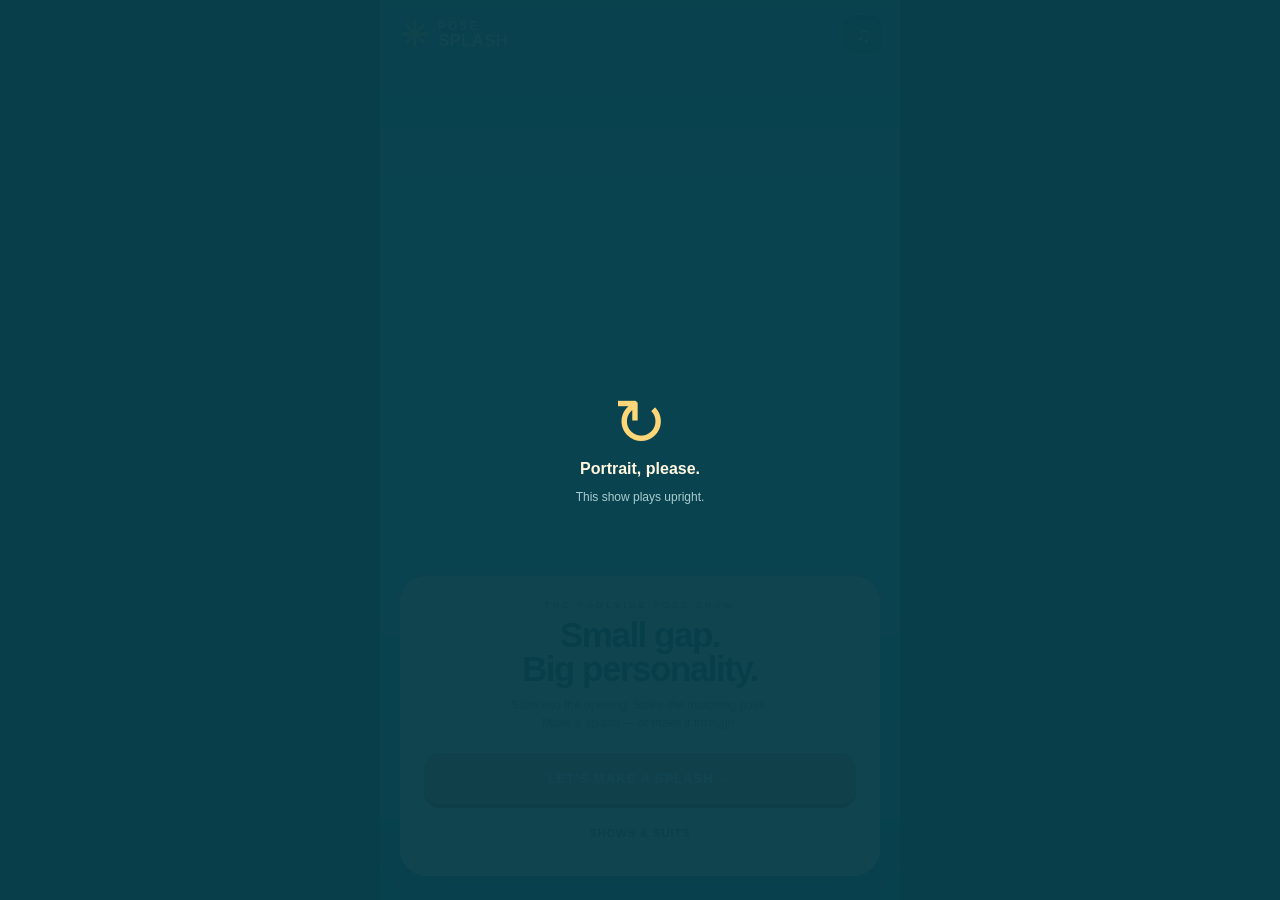
==== index-source.html @ 2c921c22 "Publish POSE SPLASH: poolside pose show" ====
<!doctype html><html lang="en"><head><meta charset="utf-8"><meta name="viewport" content="width=device-width,initial-scale=1,maximum-scale=1,viewport-fit=cover"><meta name="theme-color" content="#073e4a"><title>POSE SPLASH · The poolside pose show</title><link rel="stylesheet" href="style.css"></head><body><main id="game"><canvas id="world" aria-label="Three dimensional poolside pose stage"></canvas><div id="vignette"></div><header><div class="brand"><span class="brandmark">✳</span><div>POSE<br><strong>SPLASH</strong></div></div><div class="toptools"><button id="sound" class="icon" aria-label="Toggle sound">♫</button><button id="pause" class="icon" aria-label="Pause">Ⅱ</button></div></header><div id="hud" hidden><div class="progress"><span id="showName"></span><b id="counter"></b></div><div class="track"><i id="progress"></i></div><div class="hudrow"><span id="hearts"></span><span id="score">0</span></div></div><div id="feedback" aria-live="polite"></div><div id="target" hidden></div><div id="controls" hidden><div class="dragcue">↔ <span>SLIDE TO THE OPENING</span></div><div id="poses"></div></div><section id="panel"></section><div id="rotate"><span>↻</span><strong>Portrait, please.</strong><p>This show plays upright.</p></div><div id="boot">Setting the stage…</div></main><script src="vendor/three.min.js"></script><script type="module" src="app.mjs"></script></body></html>
---- style.css ----
*{box-sizing:border-box;-webkit-tap-highlight-color:transparent}html,body{margin:0;width:100%;height:100%;overflow:hidden;background:#073e4a;color:#fff7df;font-family:Arial,Helvetica,sans-serif}button{font:inherit;cursor:pointer;touch-action:manipulation;border:0}button:focus-visible{outline:3px solid #ffe489;outline-offset:3px}button:disabled{opacity:.45;cursor:default}#game{position:relative;margin:auto;height:100%;height:100dvh;width:min(100%,520px);overflow:hidden;background:#68cde0;isolation:isolate}#world{display:block;width:100%;height:100%;touch-action:none}#vignette{position:absolute;inset:0;pointer-events:none;background:linear-gradient(#073e4a66,transparent 22%,transparent 70%,#073e4a66)}header{position:absolute;top:max(14px,env(safe-area-inset-top));left:20px;right:16px;display:flex;justify-content:space-between;align-items:center;pointer-events:none}.brand{display:flex;align-items:center;gap:8px;font-size:12px;line-height:.97;letter-spacing:2px;font-weight:800;text-shadow:0 2px 10px #073e4a66}.brand strong{font-size:17px;letter-spacing:.2px}.brandmark{font-size:34px;color:#ffdf80}.toptools{display:flex;gap:7px;pointer-events:auto}.icon{width:42px;height:42px;border:1px solid #ffffff70;border-radius:14px;background:#073e4a6b;backdrop-filter:blur(8px);color:#fff8e7;font-size:21px}.icon:active{transform:scale(.92)}#hud{position:absolute;left:22px;right:22px;top:78px;pointer-events:none}.progress{display:flex;justify-content:space-between;font-size:11px;letter-spacing:1.4px;font-weight:800;text-transform:uppercase}.track{height:5px;background:#174e5e40;border-radius:6px;margin-top:9px;overflow:hidden}.track i{display:block;height:100%;background:#fff1aa;transition:width .3s}.hudrow{display:flex;justify-content:space-between;margin-top:10px;font-size:22px;font-weight:800;text-shadow:0 2px 6px #16495870}#hearts{color:#ffedb0;letter-spacing:5px}#score{font-variant-numeric:tabular-nums}#feedback{position:absolute;top:24%;left:0;right:0;text-align:center;font-size:32px;font-weight:900;letter-spacing:-1px;color:#fff5b3;text-shadow:0 3px 0 #246374,0 7px 20px #073e4a55;pointer-events:none;opacity:0;transform:scale(.7);transition:opacity .2s,transform .2s}#feedback.on{opacity:1;transform:scale(1)}#feedback small{display:block;font-size:13px;letter-spacing:2px;margin-top:6px}#target{position:absolute;top:155px;left:50%;transform:translateX(-50%);padding:7px 12px;background:#073e4aab;border:1px solid #ffffff55;border-radius:30px;font-size:11px;letter-spacing:1px;pointer-events:none}#controls{position:absolute;bottom:max(18px,env(safe-area-inset-bottom));left:20px;right:20px}.dragcue{text-align:center;font-size:25px;margin-bottom:12px;color:#fff3c5;pointer-events:none}.dragcue span{font-size:10px;letter-spacing:2px;vertical-align:middle;font-weight:800}#poses{display:flex;gap:10px}#poses button{height:76px;flex:1;background:#fff7e8eb;border-radius:20px;color:#1e5863;box-shadow:0 5px 0 #a4c7bc,0 7px 20px #0d4e6144;display:flex;flex-direction:column;align-items:center;justify-content:center;gap:3px;border:2px solid transparent;transition:transform .12s,background .12s}#poses button.active{background:#ffe086;border-color:#fff1bc;transform:translateY(-4px);box-shadow:0 5px 0 #bc823c,0 8px 25px #fcac4560}#poses svg{width:36px;height:37px;stroke:currentColor;stroke-width:4.5;stroke-linecap:round;fill:none}#poses span{font-size:9px;letter-spacing:2px;font-weight:900}#panel{position:absolute;inset:0;pointer-events:none;display:flex;align-items:flex-end;justify-content:center;padding:22px 20px max(24px,env(safe-area-inset-bottom))}#panel:empty{display:none}.sheet{pointer-events:auto;width:100%;border-radius:27px;background:#fff7e9;color:#184952;padding:23px 23px 20px;box-shadow:0 14px 55px #073e4a44;border:1px solid #ffffffa0;text-align:center;max-height:70%;overflow:auto}.eyebrow{font-size:9px;letter-spacing:3px;font-weight:900;color:#a27a4f;margin:0 0 8px}h1{font-size:35px;letter-spacing:-1.5px;line-height:.97;margin:0 0 10px}h2{margin:0 0 10px;font-size:29px;letter-spacing:-1px}.sheet p{font-size:12px;line-height:1.5;color:#6c8583;margin:9px 0 15px}.primary{min-height:51px;width:100%;border-radius:15px;background:#ff854d;color:#fff;font-weight:900;letter-spacing:1px;box-shadow:0 4px 0 #ce5e32;margin-top:6px}.primary:active{transform:translateY(3px);box-shadow:0 1px 0 #ce5e32}.secondary{background:transparent;color:#557b7f;min-height:44px;font-size:11px;font-weight:800;letter-spacing:1px}.row{display:flex;gap:9px;justify-content:center;margin-top:7px}.shows{display:grid;grid-template-columns:repeat(3,1fr);gap:9px;margin:15px 0}.show{background:#e4eeea;border-radius:13px;padding:12px 5px;color:#275f69}.show b{display:block;font-size:21px}.show small{display:block;font-size:8px;line-height:1.2;margin:5px 0}.show em{font-style:normal;color:#d48931;font-size:12px}.swatches{display:flex;justify-content:center;gap:9px;margin:13px 0}.swatches button{width:33px;height:33px;border-radius:50%;border:3px solid #fff;box-shadow:0 0 0 1px #bfd0ca}.swatches button.chosen{box-shadow:0 0 0 3px #275e66}.medals{font-size:37px;color:#edae38;letter-spacing:7px;margin:4px 0 9px}#rotate{display:none;position:absolute;inset:0;background:#073e4af5;align-items:center;justify-content:center;flex-direction:column;z-index:10}#rotate span{font-size:65px;color:#ffd779}#rotate p{font-size:12px;color:#a9cccf}#boot{position:absolute;inset:0;display:grid;place-items:center;background:#073e4a;z-index:15;font-size:14px}#boot:empty{display:none}[hidden]{display:none!important}@media(orientation:landscape){#rotate{display:flex}}@media(max-height:700px){#panel{padding-bottom:15px}.sheet{padding:16px 20px}h1{font-size:30px}#poses button{height:63px}#target{top:139px}#controls{bottom:12px}.dragcue{margin-bottom:6px}header{top:10px}#hud{top:65px}}
.primary{font-size:13px;white-space:nowrap}
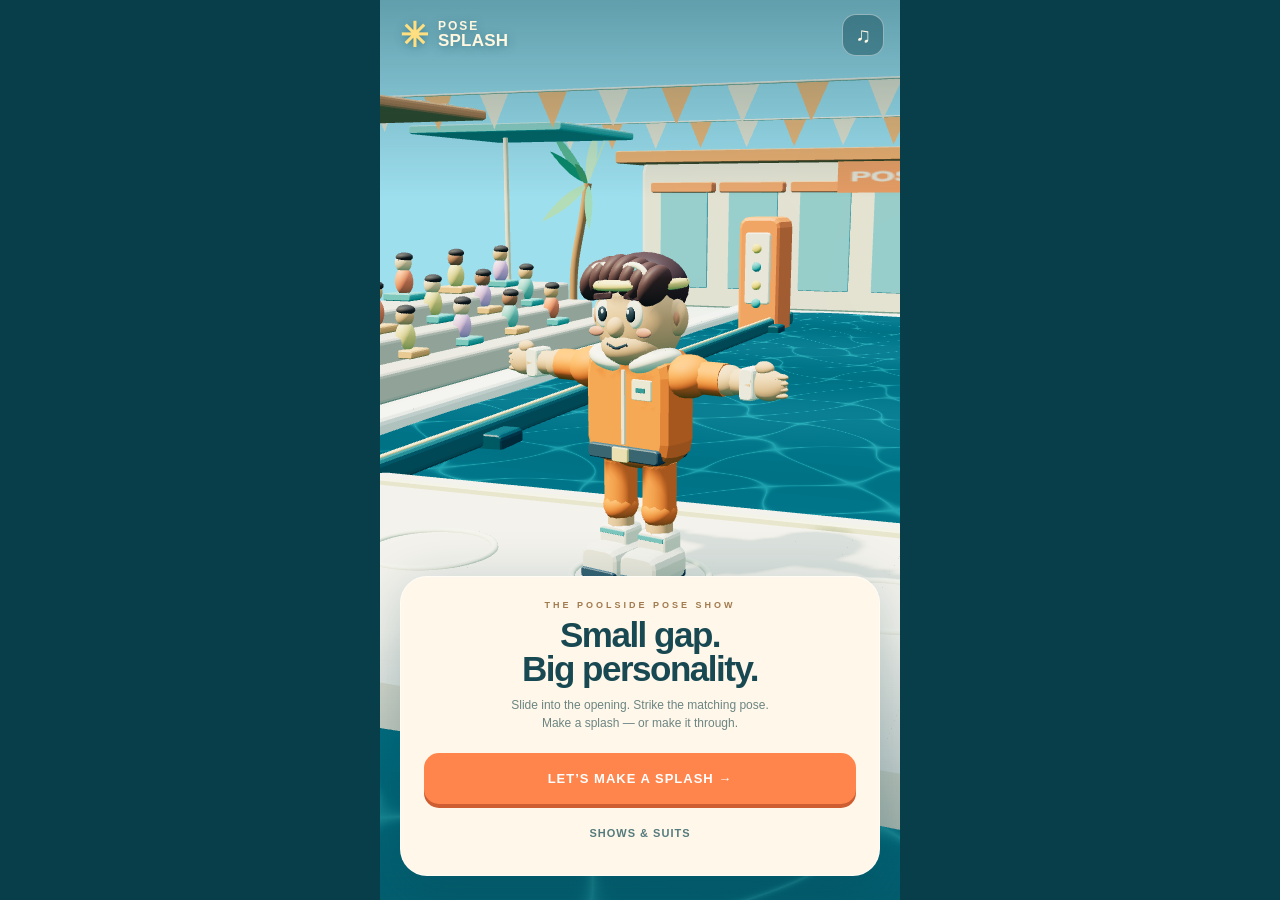
==== commit 1311aac8: "Publish POSE SPLASH: poolside pose show" ====
--- a/index-source.html
+++ b/index-source.html
@@ -1 +1 @@
-<!doctype html><html lang="en"><head><meta charset="utf-8"><meta name="viewport" content="width=device-width,initial-scale=1,maximum-scale=1,viewport-fit=cover"><meta name="theme-color" content="#073e4a"><title>POSE SPLASH · The poolside pose show</title><link rel="stylesheet" href="style.css"></head><body><main id="game"><canvas id="world" aria-label="Three dimensional poolside pose stage"></canvas><div id="vignette"></div><header><div class="brand"><span class="brandmark">✳</span><div>POSE<br><strong>SPLASH</strong></div></div><div class="toptools"><button id="sound" class="icon" aria-label="Toggle sound">♫</button><button id="pause" class="icon" aria-label="Pause">Ⅱ</button></div></header><div id="hud" hidden><div class="progress"><span id="showName"></span><b id="counter"></b></div><div class="track"><i id="progress"></i></div><div class="hudrow"><span id="hearts"></span><span id="score">0</span></div></div><div id="feedback" aria-live="polite"></div><div id="target" hidden></div><div id="controls" hidden><div class="dragcue">↔ <span>SLIDE TO THE OPENING</span></div><div id="poses"></div></div><section id="panel"></section><div id="rotate"><span>↻</span><strong>Portrait, please.</strong><p>This show plays upright.</p></div><div id="boot">Setting the stage…</div></main><script src="vendor/three.min.js"></script><script type="module" src="app.mjs"></script></body></html>
+<!doctype html><html lang="en"><head><meta charset="utf-8"><meta name="viewport" content="width=device-width,initial-scale=1,maximum-scale=1,viewport-fit=cover"><meta name="theme-color" content="#073e4a"><title>POSE SPLASH · The poolside pose show</title><link rel="stylesheet" href="style.css"></head><body><main id="game"><canvas id="world" aria-label="Three dimensional poolside pose stage"></canvas><div id="vignette"></div><header><div class="brand"><span class="brandmark">✳</span><div>POSE<br><strong>SPLASH</strong></div></div><div class="toptools"><button id="sound" class="icon" aria-label="Toggle sound">♫</button><button id="pause" class="icon" aria-label="Pause">Ⅱ</button></div></header><div id="hud" hidden><div class="progress"><span id="showName"></span><b id="counter"></b></div><div class="track"><i id="progress"></i></div><div class="hudrow"><span id="hearts"></span><span id="score">0</span></div></div><div id="feedback" aria-live="polite"></div><div id="target" hidden></div><div id="controls" hidden><div class="dragcue">↔ <span>SLIDE TO THE OPENING</span></div><div id="poses"></div></div><section id="panel"></section><div id="boot">Setting the stage…</div></main><script src="vendor/three.min.js"></script><script type="module" src="app.mjs"></script></body></html>
--- a/style.css
+++ b/style.css
@@ -1,2 +1,2 @@
-*{box-sizing:border-box;-webkit-tap-highlight-color:transparent}html,body{margin:0;width:100%;height:100%;overflow:hidden;background:#073e4a;color:#fff7df;font-family:Arial,Helvetica,sans-serif}button{font:inherit;cursor:pointer;touch-action:manipulation;border:0}button:focus-visible{outline:3px solid #ffe489;outline-offset:3px}button:disabled{opacity:.45;cursor:default}#game{position:relative;margin:auto;height:100%;height:100dvh;width:min(100%,520px);overflow:hidden;background:#68cde0;isolation:isolate}#world{display:block;width:100%;height:100%;touch-action:none}#vignette{position:absolute;inset:0;pointer-events:none;background:linear-gradient(#073e4a66,transparent 22%,transparent 70%,#073e4a66)}header{position:absolute;top:max(14px,env(safe-area-inset-top));left:20px;right:16px;display:flex;justify-content:space-between;align-items:center;pointer-events:none}.brand{display:flex;align-items:center;gap:8px;font-size:12px;line-height:.97;letter-spacing:2px;font-weight:800;text-shadow:0 2px 10px #073e4a66}.brand strong{font-size:17px;letter-spacing:.2px}.brandmark{font-size:34px;color:#ffdf80}.toptools{display:flex;gap:7px;pointer-events:auto}.icon{width:42px;height:42px;border:1px solid #ffffff70;border-radius:14px;background:#073e4a6b;backdrop-filter:blur(8px);color:#fff8e7;font-size:21px}.icon:active{transform:scale(.92)}#hud{position:absolute;left:22px;right:22px;top:78px;pointer-events:none}.progress{display:flex;justify-content:space-between;font-size:11px;letter-spacing:1.4px;font-weight:800;text-transform:uppercase}.track{height:5px;background:#174e5e40;border-radius:6px;margin-top:9px;overflow:hidden}.track i{display:block;height:100%;background:#fff1aa;transition:width .3s}.hudrow{display:flex;justify-content:space-between;margin-top:10px;font-size:22px;font-weight:800;text-shadow:0 2px 6px #16495870}#hearts{color:#ffedb0;letter-spacing:5px}#score{font-variant-numeric:tabular-nums}#feedback{position:absolute;top:24%;left:0;right:0;text-align:center;font-size:32px;font-weight:900;letter-spacing:-1px;color:#fff5b3;text-shadow:0 3px 0 #246374,0 7px 20px #073e4a55;pointer-events:none;opacity:0;transform:scale(.7);transition:opacity .2s,transform .2s}#feedback.on{opacity:1;transform:scale(1)}#feedback small{display:block;font-size:13px;letter-spacing:2px;margin-top:6px}#target{position:absolute;top:155px;left:50%;transform:translateX(-50%);padding:7px 12px;background:#073e4aab;border:1px solid #ffffff55;border-radius:30px;font-size:11px;letter-spacing:1px;pointer-events:none}#controls{position:absolute;bottom:max(18px,env(safe-area-inset-bottom));left:20px;right:20px}.dragcue{text-align:center;font-size:25px;margin-bottom:12px;color:#fff3c5;pointer-events:none}.dragcue span{font-size:10px;letter-spacing:2px;vertical-align:middle;font-weight:800}#poses{display:flex;gap:10px}#poses button{height:76px;flex:1;background:#fff7e8eb;border-radius:20px;color:#1e5863;box-shadow:0 5px 0 #a4c7bc,0 7px 20px #0d4e6144;display:flex;flex-direction:column;align-items:center;justify-content:center;gap:3px;border:2px solid transparent;transition:transform .12s,background .12s}#poses button.active{background:#ffe086;border-color:#fff1bc;transform:translateY(-4px);box-shadow:0 5px 0 #bc823c,0 8px 25px #fcac4560}#poses svg{width:36px;height:37px;stroke:currentColor;stroke-width:4.5;stroke-linecap:round;fill:none}#poses span{font-size:9px;letter-spacing:2px;font-weight:900}#panel{position:absolute;inset:0;pointer-events:none;display:flex;align-items:flex-end;justify-content:center;padding:22px 20px max(24px,env(safe-area-inset-bottom))}#panel:empty{display:none}.sheet{pointer-events:auto;width:100%;border-radius:27px;background:#fff7e9;color:#184952;padding:23px 23px 20px;box-shadow:0 14px 55px #073e4a44;border:1px solid #ffffffa0;text-align:center;max-height:70%;overflow:auto}.eyebrow{font-size:9px;letter-spacing:3px;font-weight:900;color:#a27a4f;margin:0 0 8px}h1{font-size:35px;letter-spacing:-1.5px;line-height:.97;margin:0 0 10px}h2{margin:0 0 10px;font-size:29px;letter-spacing:-1px}.sheet p{font-size:12px;line-height:1.5;color:#6c8583;margin:9px 0 15px}.primary{min-height:51px;width:100%;border-radius:15px;background:#ff854d;color:#fff;font-weight:900;letter-spacing:1px;box-shadow:0 4px 0 #ce5e32;margin-top:6px}.primary:active{transform:translateY(3px);box-shadow:0 1px 0 #ce5e32}.secondary{background:transparent;color:#557b7f;min-height:44px;font-size:11px;font-weight:800;letter-spacing:1px}.row{display:flex;gap:9px;justify-content:center;margin-top:7px}.shows{display:grid;grid-template-columns:repeat(3,1fr);gap:9px;margin:15px 0}.show{background:#e4eeea;border-radius:13px;padding:12px 5px;color:#275f69}.show b{display:block;font-size:21px}.show small{display:block;font-size:8px;line-height:1.2;margin:5px 0}.show em{font-style:normal;color:#d48931;font-size:12px}.swatches{display:flex;justify-content:center;gap:9px;margin:13px 0}.swatches button{width:33px;height:33px;border-radius:50%;border:3px solid #fff;box-shadow:0 0 0 1px #bfd0ca}.swatches button.chosen{box-shadow:0 0 0 3px #275e66}.medals{font-size:37px;color:#edae38;letter-spacing:7px;margin:4px 0 9px}#rotate{display:none;position:absolute;inset:0;background:#073e4af5;align-items:center;justify-content:center;flex-direction:column;z-index:10}#rotate span{font-size:65px;color:#ffd779}#rotate p{font-size:12px;color:#a9cccf}#boot{position:absolute;inset:0;display:grid;place-items:center;background:#073e4a;z-index:15;font-size:14px}#boot:empty{display:none}[hidden]{display:none!important}@media(orientation:landscape){#rotate{display:flex}}@media(max-height:700px){#panel{padding-bottom:15px}.sheet{padding:16px 20px}h1{font-size:30px}#poses button{height:63px}#target{top:139px}#controls{bottom:12px}.dragcue{margin-bottom:6px}header{top:10px}#hud{top:65px}}
+*{box-sizing:border-box;-webkit-tap-highlight-color:transparent}html,body{margin:0;width:100%;height:100%;overflow:hidden;background:#073e4a;color:#fff7df;font-family:Arial,Helvetica,sans-serif}button{font:inherit;cursor:pointer;touch-action:manipulation;border:0}button:focus-visible{outline:3px solid #ffe489;outline-offset:3px}button:disabled{opacity:.45;cursor:default}#game{position:relative;margin:auto;height:100%;height:100dvh;width:min(100%,520px,70dvh);overflow:hidden;background:#68cde0;isolation:isolate}#world{display:block;width:100%;height:100%;touch-action:none}#vignette{position:absolute;inset:0;pointer-events:none;background:linear-gradient(#073e4a66,transparent 22%,transparent 70%,#073e4a66)}header{position:absolute;top:max(14px,env(safe-area-inset-top));left:20px;right:16px;display:flex;justify-content:space-between;align-items:center;pointer-events:none}.brand{display:flex;align-items:center;gap:8px;font-size:12px;line-height:.97;letter-spacing:2px;font-weight:800;text-shadow:0 2px 10px #073e4a66}.brand strong{font-size:17px;letter-spacing:.2px}.brandmark{font-size:34px;color:#ffdf80}.toptools{display:flex;gap:7px;pointer-events:auto}.icon{width:42px;height:42px;border:1px solid #ffffff70;border-radius:14px;background:#073e4a6b;backdrop-filter:blur(8px);color:#fff8e7;font-size:21px}.icon:active{transform:scale(.92)}#hud{position:absolute;left:22px;right:22px;top:78px;pointer-events:none}.progress{display:flex;justify-content:space-between;font-size:11px;letter-spacing:1.4px;font-weight:800;text-transform:uppercase}.track{height:5px;background:#174e5e40;border-radius:6px;margin-top:9px;overflow:hidden}.track i{display:block;height:100%;background:#fff1aa;transition:width .3s}.hudrow{display:flex;justify-content:space-between;margin-top:10px;font-size:22px;font-weight:800;text-shadow:0 2px 6px #16495870}#hearts{color:#ffedb0;letter-spacing:5px}#score{font-variant-numeric:tabular-nums}#feedback{position:absolute;top:24%;left:0;right:0;text-align:center;font-size:32px;font-weight:900;letter-spacing:-1px;color:#fff5b3;text-shadow:0 3px 0 #246374,0 7px 20px #073e4a55;pointer-events:none;opacity:0;transform:scale(.7);transition:opacity .2s,transform .2s}#feedback.on{opacity:1;transform:scale(1)}#feedback small{display:block;font-size:13px;letter-spacing:2px;margin-top:6px}#target{position:absolute;top:155px;left:50%;transform:translateX(-50%);padding:7px 12px;background:#073e4aab;border:1px solid #ffffff55;border-radius:30px;font-size:11px;letter-spacing:1px;pointer-events:none}#controls{position:absolute;bottom:max(18px,env(safe-area-inset-bottom));left:20px;right:20px}.dragcue{text-align:center;font-size:25px;margin-bottom:12px;color:#fff3c5;pointer-events:none}.dragcue span{font-size:10px;letter-spacing:2px;vertical-align:middle;font-weight:800}#poses{display:flex;gap:10px}#poses button{height:76px;flex:1;background:#fff7e8eb;border-radius:20px;color:#1e5863;box-shadow:0 5px 0 #a4c7bc,0 7px 20px #0d4e6144;display:flex;flex-direction:column;align-items:center;justify-content:center;gap:3px;border:2px solid transparent;transition:transform .12s,background .12s}#poses button.active{background:#ffe086;border-color:#fff1bc;transform:translateY(-4px);box-shadow:0 5px 0 #bc823c,0 8px 25px #fcac4560}#poses svg{width:36px;height:37px;stroke:currentColor;stroke-width:4.5;stroke-linecap:round;fill:none}#poses span{font-size:9px;letter-spacing:2px;font-weight:900}#panel{position:absolute;inset:0;pointer-events:none;display:flex;align-items:flex-end;justify-content:center;padding:22px 20px max(24px,env(safe-area-inset-bottom))}#panel:empty{display:none}.sheet{pointer-events:auto;width:100%;border-radius:27px;background:#fff7e9;color:#184952;padding:23px 23px 20px;box-shadow:0 14px 55px #073e4a44;border:1px solid #ffffffa0;text-align:center;max-height:70%;overflow:auto}.eyebrow{font-size:9px;letter-spacing:3px;font-weight:900;color:#a27a4f;margin:0 0 8px}h1{font-size:35px;letter-spacing:-1.5px;line-height:.97;margin:0 0 10px}h2{margin:0 0 10px;font-size:29px;letter-spacing:-1px}.sheet p{font-size:12px;line-height:1.5;color:#6c8583;margin:9px 0 15px}.primary{min-height:51px;width:100%;border-radius:15px;background:#ff854d;color:#fff;font-weight:900;letter-spacing:1px;box-shadow:0 4px 0 #ce5e32;margin-top:6px}.primary:active{transform:translateY(3px);box-shadow:0 1px 0 #ce5e32}.secondary{background:transparent;color:#557b7f;min-height:44px;font-size:11px;font-weight:800;letter-spacing:1px}.row{display:flex;gap:9px;justify-content:center;margin-top:7px}.shows{display:grid;grid-template-columns:repeat(3,1fr);gap:9px;margin:15px 0}.show{background:#e4eeea;border-radius:13px;padding:12px 5px;color:#275f69}.show b{display:block;font-size:21px}.show small{display:block;font-size:8px;line-height:1.2;margin:5px 0}.show em{font-style:normal;color:#d48931;font-size:12px}.swatches{display:flex;justify-content:center;gap:9px;margin:13px 0}.swatches button{width:33px;height:33px;border-radius:50%;border:3px solid #fff;box-shadow:0 0 0 1px #bfd0ca}.swatches button.chosen{box-shadow:0 0 0 3px #275e66}.medals{font-size:37px;color:#edae38;letter-spacing:7px;margin:4px 0 9px}#rotate{display:none;position:absolute;inset:0;background:#073e4af5;align-items:center;justify-content:center;flex-direction:column;z-index:10}#rotate span{font-size:65px;color:#ffd779}#rotate p{font-size:12px;color:#a9cccf}#boot{position:absolute;inset:0;display:grid;place-items:center;background:#073e4a;z-index:15;font-size:14px}#boot:empty{display:none}[hidden]{display:none!important}@media(max-height:700px){#panel{padding-bottom:15px}.sheet{padding:16px 20px}h1{font-size:30px}#poses button{height:63px}#target{top:139px}#controls{bottom:12px}.dragcue{margin-bottom:6px}header{top:10px}#hud{top:65px}}
 .primary{font-size:13px;white-space:nowrap}
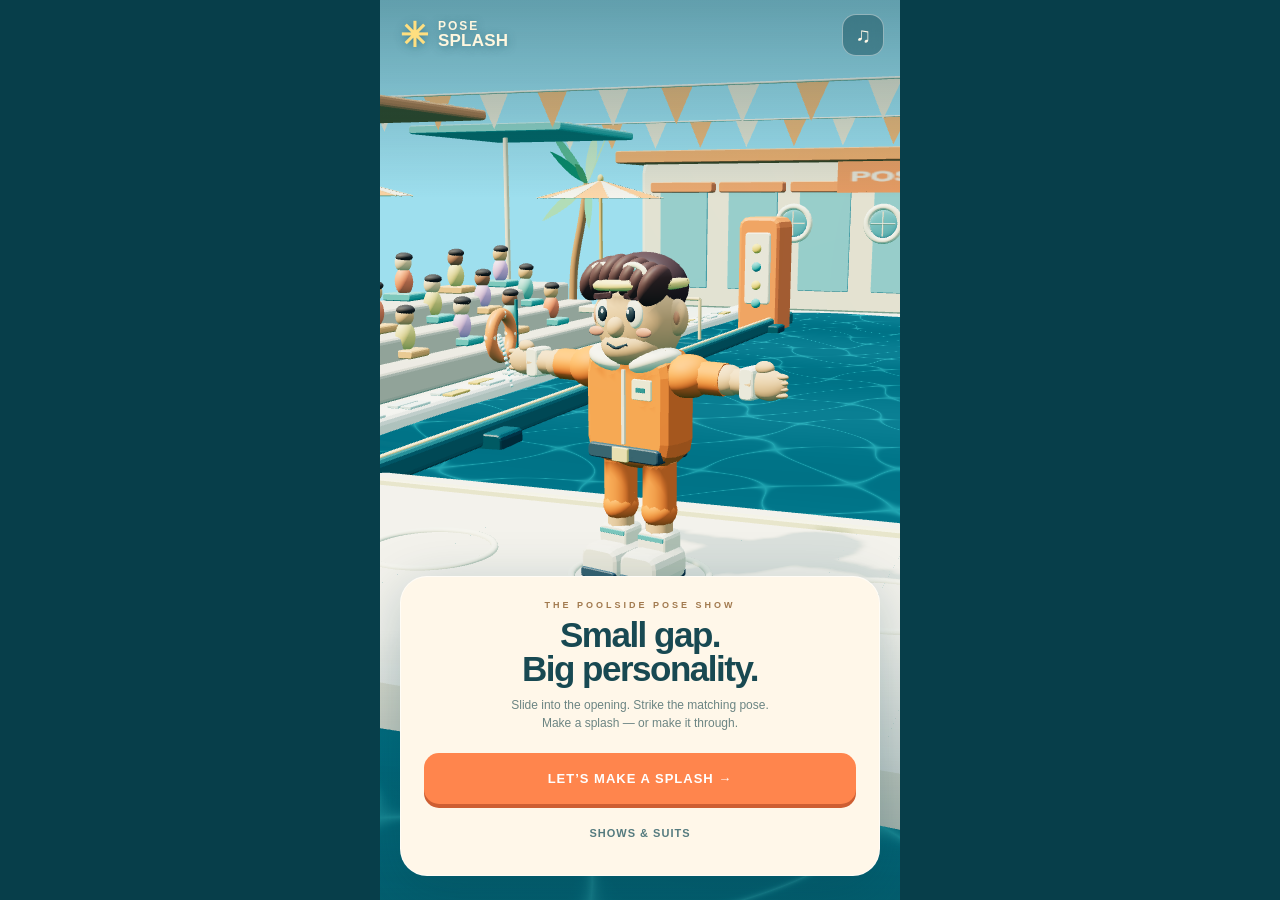
==== commit 95f099d6: "Publish POSE SPLASH: poolside pose show" ====
--- a/index-source.html
+++ b/index-source.html
@@ -1 +1 @@
-<!doctype html><html lang="en"><head><meta charset="utf-8"><meta name="viewport" content="width=device-width,initial-scale=1,maximum-scale=1,viewport-fit=cover"><meta name="theme-color" content="#073e4a"><title>POSE SPLASH · The poolside pose show</title><link rel="stylesheet" href="style.css"></head><body><main id="game"><canvas id="world" aria-label="Three dimensional poolside pose stage"></canvas><div id="vignette"></div><header><div class="brand"><span class="brandmark">✳</span><div>POSE<br><strong>SPLASH</strong></div></div><div class="toptools"><button id="sound" class="icon" aria-label="Toggle sound">♫</button><button id="pause" class="icon" aria-label="Pause">Ⅱ</button></div></header><div id="hud" hidden><div class="progress"><span id="showName"></span><b id="counter"></b></div><div class="track"><i id="progress"></i></div><div class="hudrow"><span id="hearts"></span><span id="score">0</span></div></div><div id="feedback" aria-live="polite"></div><div id="target" hidden></div><div id="controls" hidden><div class="dragcue">↔ <span>SLIDE TO THE OPENING</span></div><div id="poses"></div></div><section id="panel"></section><div id="boot">Setting the stage…</div></main><script src="vendor/three.min.js"></script><script type="module" src="app.mjs"></script></body></html>
+<!doctype html><html lang="en"><head><meta charset="utf-8"><meta name="viewport" content="width=device-width,initial-scale=1,maximum-scale=1,viewport-fit=cover"><meta name="theme-color" content="#073e4a"><title>POSE SPLASH · The poolside pose show</title><link rel="stylesheet" href="style.css"></head><body><audio id="bgm" src="assets/beach-bum.mp3" preload="none" loop></audio><main id="game"><canvas id="world" aria-label="Three dimensional poolside pose stage"></canvas><div id="vignette"></div><header><div class="brand"><span class="brandmark">✳</span><div>POSE<br><strong>SPLASH</strong></div></div><div class="toptools"><button id="sound" class="icon" aria-label="Toggle sound">♫</button><button id="pause" class="icon" aria-label="Pause">Ⅱ</button></div></header><div id="hud" hidden><div class="progress"><span id="showName"></span><b id="counter"></b></div><div class="track"><i id="progress"></i></div><div class="hudrow"><span id="hearts"></span><span id="score">0</span></div></div><div id="feedback" aria-live="polite"></div><div id="target" hidden></div><div id="controls" hidden><div class="dragcue">↔ <span>SLIDE TO THE OPENING</span></div><div id="poses"></div></div><section id="panel"></section><div id="boot">Setting the stage…</div></main><script src="vendor/three.min.js"></script><script type="module" src="app.mjs"></script></body></html>
